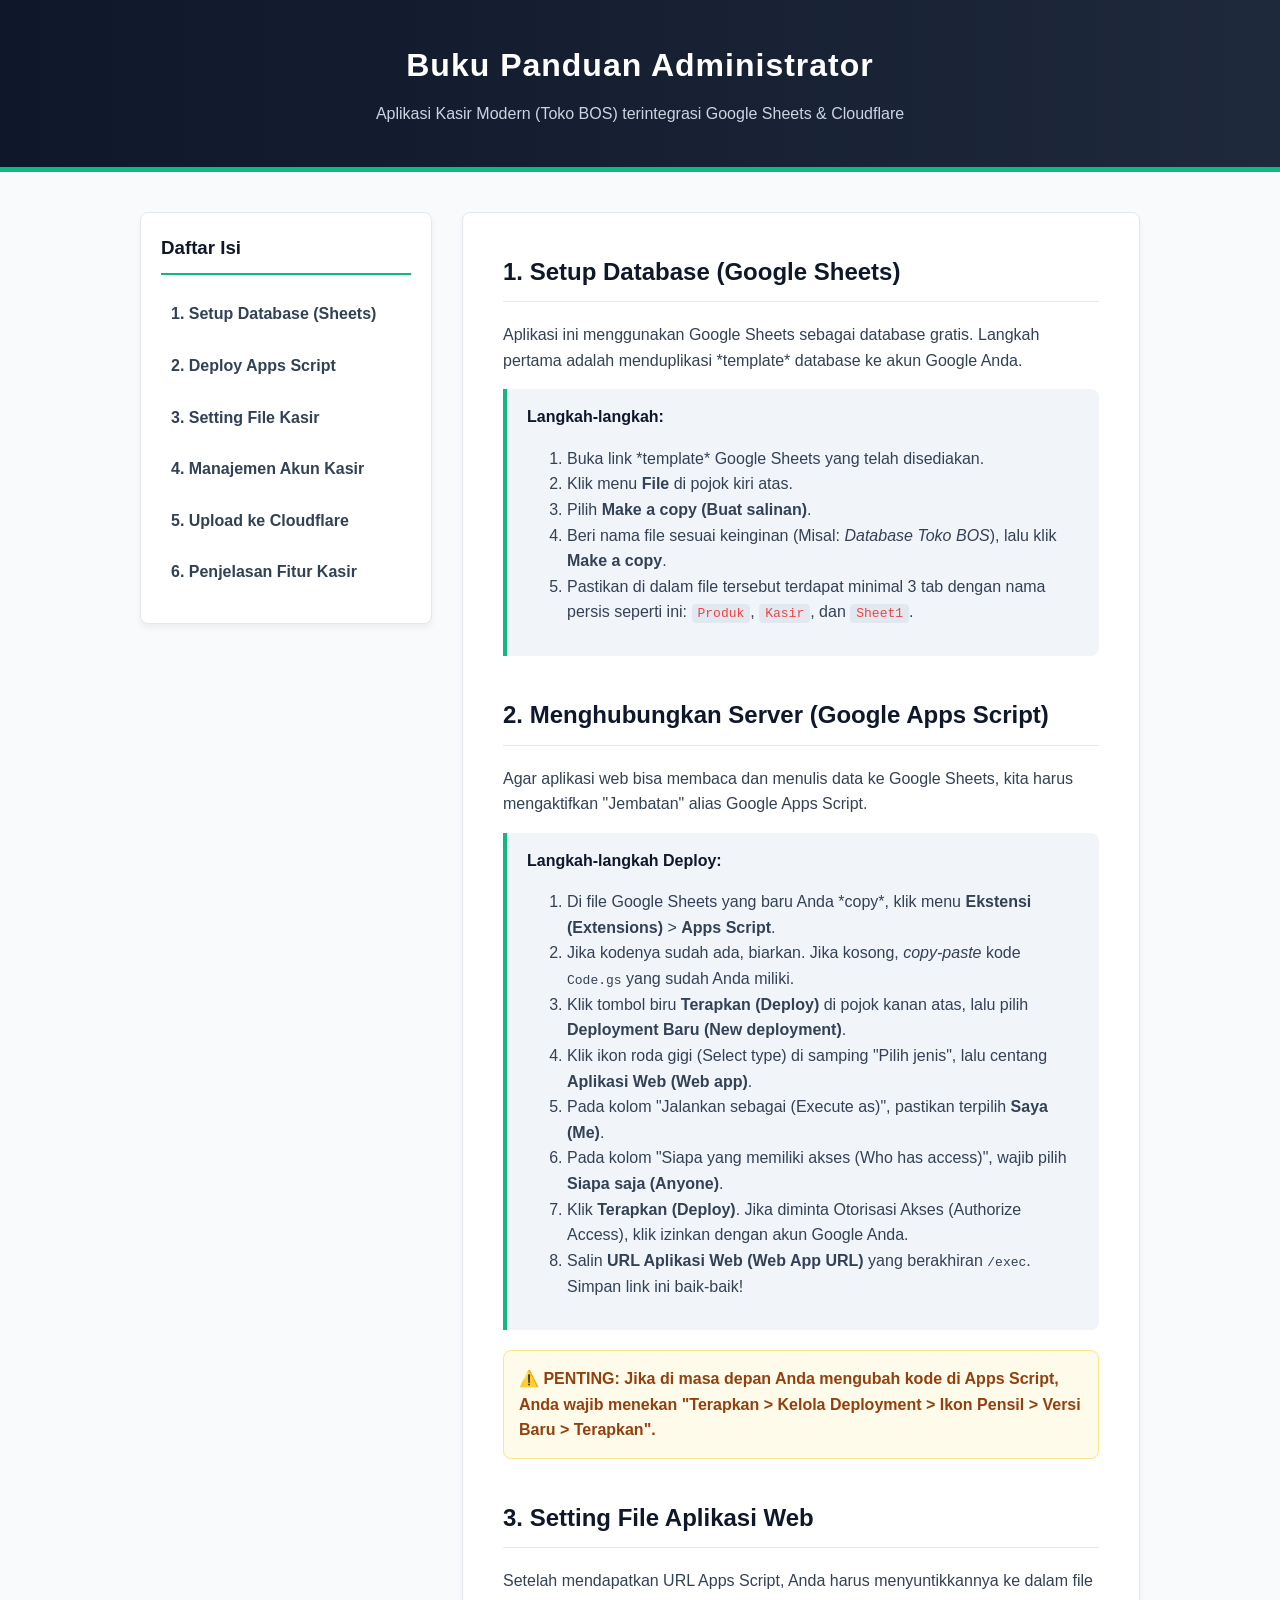
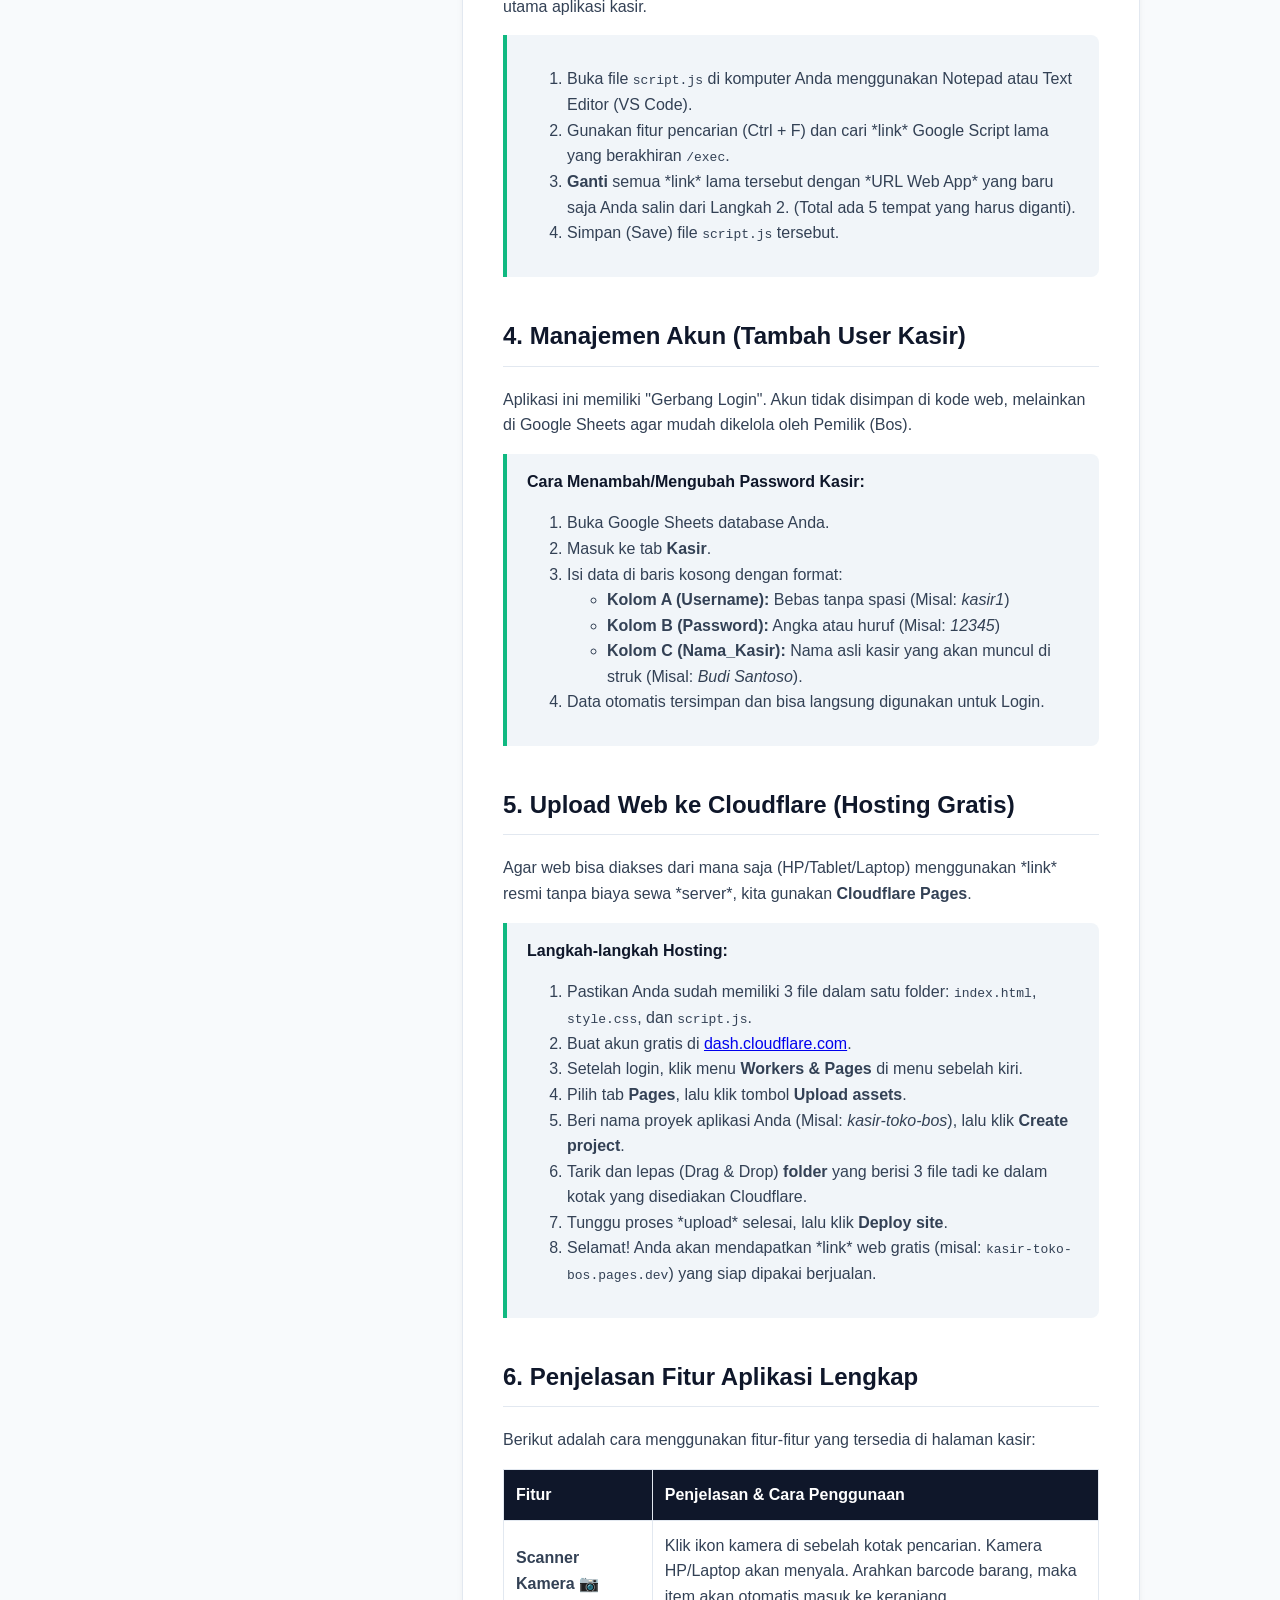
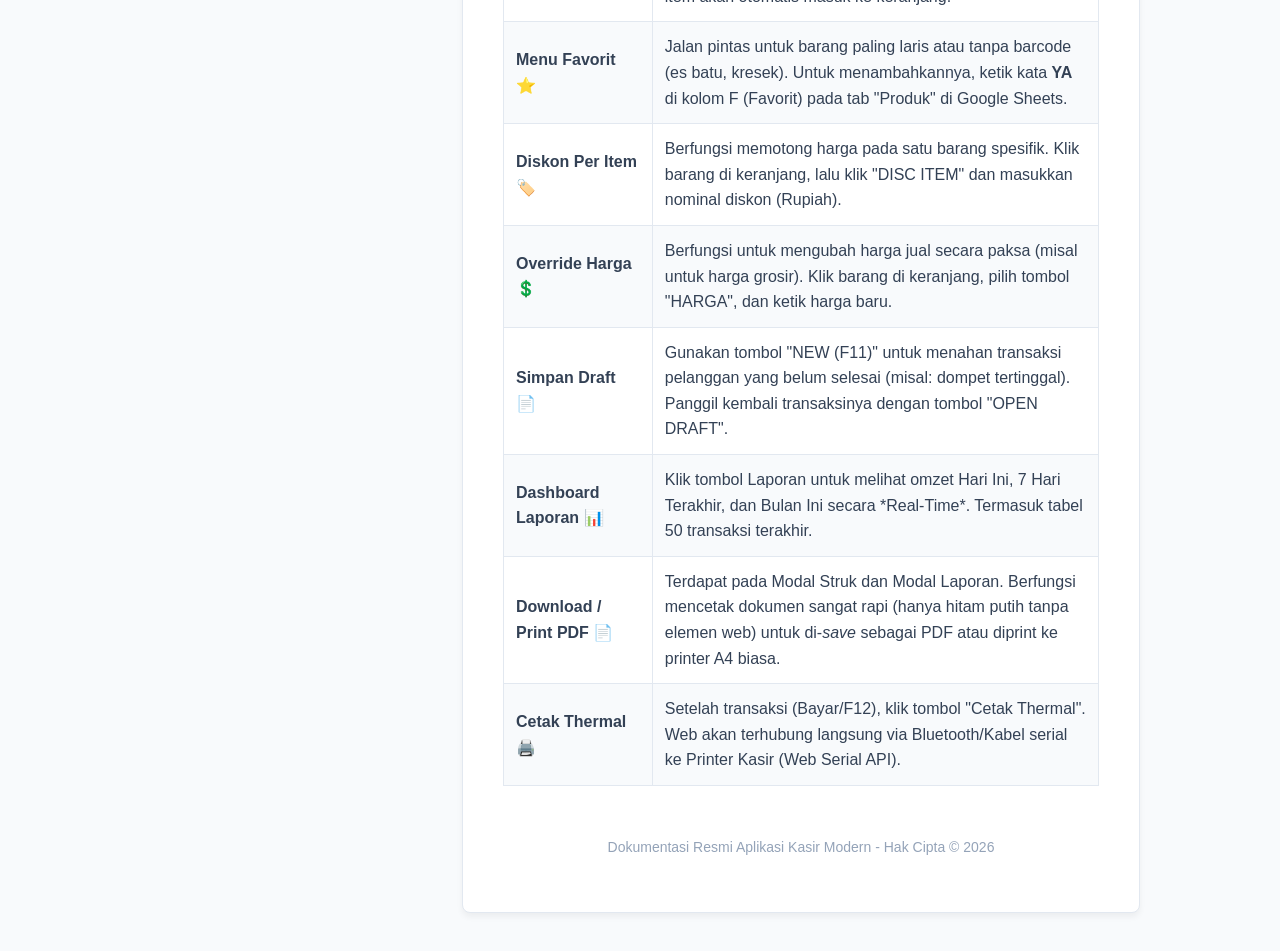
==== dokumentasi.html @ 05b24839 "Rename dokumentasi to dokumentasi.html" ====
<!DOCTYPE html>
<html lang="id">
<head>
    <meta charset="UTF-8">
    <meta name="viewport" content="width=device-width, initial-scale=1.0">
    <title>Buku Panduan - Aplikasi Kasir Modern</title>
    <style>
        :root {
            --primary: #10b981; /* Hijau Emerald */
            --dark: #0f172a; /* Navy Slate */
            --light: #f8fafc;
            --text: #334155;
            --border: #e2e8f0;
        }
        body {
            font-family: 'Segoe UI', Tahoma, Geneva, Verdana, sans-serif;
            margin: 0; padding: 0;
            background-color: var(--light);
            color: var(--text);
            line-height: 1.6;
        }
        header {
            background: linear-gradient(to right, var(--dark), #1e293b);
            color: white;
            padding: 40px 20px;
            text-align: center;
            border-bottom: 5px solid var(--primary);
        }
        header h1 { margin: 0; font-size: 32px; letter-spacing: 1px; }
        header p { margin: 10px 0 0 0; color: #cbd5e1; font-size: 16px; }
        
        .container {
            max-width: 1000px;
            margin: 40px auto;
            display: flex;
            gap: 30px;
            padding: 0 20px;
        }
        
        /* Sidebar Navigasi */
        .sidebar {
            width: 250px;
            flex-shrink: 0;
            position: sticky;
            top: 20px;
            height: fit-content;
            background: white;
            padding: 20px;
            border-radius: 8px;
            box-shadow: 0 4px 6px rgba(0,0,0,0.05);
            border: 1px solid var(--border);
        }
        .sidebar h3 { margin-top: 0; color: var(--dark); border-bottom: 2px solid var(--primary); padding-bottom: 10px; }
        .sidebar ul { list-style: none; padding: 0; margin: 0; }
        .sidebar li { margin-bottom: 10px; }
        .sidebar a {
            text-decoration: none;
            color: var(--text);
            font-weight: 600;
            display: block;
            padding: 8px 10px;
            border-radius: 6px;
            transition: all 0.2s;
        }
        .sidebar a:hover { background-color: #ecfdf5; color: var(--primary); }

        /* Konten Utama */
        .content {
            flex: 1;
            background: white;
            padding: 40px;
            border-radius: 8px;
            box-shadow: 0 4px 6px rgba(0,0,0,0.05);
            border: 1px solid var(--border);
        }
        .content h2 { color: var(--dark); border-bottom: 1px solid var(--border); padding-bottom: 10px; margin-top: 40px; }
        .content h2:first-child { margin-top: 0; }
        .content h3 { color: var(--primary); margin-top: 25px; }
        
        .step-box {
            background: #f1f5f9;
            padding: 15px 20px;
            border-left: 4px solid var(--primary);
            border-radius: 0 8px 8px 0;
            margin-bottom: 20px;
        }
        .step-box h4 { margin: 0 0 10px 0; color: var(--dark); }
        .step-box p { margin: 0; }
        
        .alert {
            background: #fffbeb;
            border: 1px solid #fde68a;
            padding: 15px;
            border-radius: 8px;
            color: #92400e;
            margin: 20px 0;
            font-weight: 600;
        }

        .highlight { background: #e2e8f0; padding: 2px 6px; border-radius: 4px; font-family: monospace; color: #ef4444; }

        table { width: 100%; border-collapse: collapse; margin-top: 15px; }
        th, td { border: 1px solid var(--border); padding: 12px; text-align: left; }
        th { background-color: var(--dark); color: white; }
        tr:nth-child(even) { background-color: #f8fafc; }

        @media (max-width: 768px) {
            .container { flex-direction: column; }
            .sidebar { width: auto; position: relative; top: 0; }
            .content { padding: 20px; }
        }
    </style>
</head>
<body>

    <header>
        <h1>Buku Panduan Administrator</h1>
        <p>Aplikasi Kasir Modern (Toko BOS) terintegrasi Google Sheets & Cloudflare</p>
    </header>

    <div class="container">
        <aside class="sidebar">
            <h3>Daftar Isi</h3>
            <ul>
                <li><a href="#bab1">1. Setup Database (Sheets)</a></li>
                <li><a href="#bab2">2. Deploy Apps Script</a></li>
                <li><a href="#bab3">3. Setting File Kasir</a></li>
                <li><a href="#bab4">4. Manajemen Akun Kasir</a></li>
                <li><a href="#bab5">5. Upload ke Cloudflare</a></li>
                <li><a href="#bab6">6. Penjelasan Fitur Kasir</a></li>
            </ul>
        </aside>

        <main class="content">
            
            <h2 id="bab1">1. Setup Database (Google Sheets)</h2>
            <p>Aplikasi ini menggunakan Google Sheets sebagai database gratis. Langkah pertama adalah menduplikasi *template* database ke akun Google Anda.</p>
            <div class="step-box">
                <h4>Langkah-langkah:</h4>
                <ol>
                    <li>Buka link *template* Google Sheets yang telah disediakan.</li>
                    <li>Klik menu <strong>File</strong> di pojok kiri atas.</li>
                    <li>Pilih <strong>Make a copy (Buat salinan)</strong>.</li>
                    <li>Beri nama file sesuai keinginan (Misal: <i>Database Toko BOS</i>), lalu klik <strong>Make a copy</strong>.</li>
                    <li>Pastikan di dalam file tersebut terdapat minimal 3 tab dengan nama persis seperti ini: <span class="highlight">Produk</span>, <span class="highlight">Kasir</span>, dan <span class="highlight">Sheet1</span>.</li>
                </ol>
            </div>

            <h2 id="bab2">2. Menghubungkan Server (Google Apps Script)</h2>
            <p>Agar aplikasi web bisa membaca dan menulis data ke Google Sheets, kita harus mengaktifkan "Jembatan" alias Google Apps Script.</p>
            <div class="step-box">
                <h4>Langkah-langkah Deploy:</h4>
                <ol>
                    <li>Di file Google Sheets yang baru Anda *copy*, klik menu <strong>Ekstensi (Extensions)</strong> > <strong>Apps Script</strong>.</li>
                    <li>Jika kodenya sudah ada, biarkan. Jika kosong, <i>copy-paste</i> kode <code>Code.gs</code> yang sudah Anda miliki.</li>
                    <li>Klik tombol biru <strong>Terapkan (Deploy)</strong> di pojok kanan atas, lalu pilih <strong>Deployment Baru (New deployment)</strong>.</li>
                    <li>Klik ikon roda gigi (Select type) di samping "Pilih jenis", lalu centang <strong>Aplikasi Web (Web app)</strong>.</li>
                    <li>Pada kolom "Jalankan sebagai (Execute as)", pastikan terpilih <strong>Saya (Me)</strong>.</li>
                    <li>Pada kolom "Siapa yang memiliki akses (Who has access)", wajib pilih <strong>Siapa saja (Anyone)</strong>.</li>
                    <li>Klik <strong>Terapkan (Deploy)</strong>. Jika diminta Otorisasi Akses (Authorize Access), klik izinkan dengan akun Google Anda.</li>
                    <li>Salin <strong>URL Aplikasi Web (Web App URL)</strong> yang berakhiran <code>/exec</code>. Simpan link ini baik-baik!</li>
                </ol>
            </div>
            <div class="alert">
                ⚠️ PENTING: Jika di masa depan Anda mengubah kode di Apps Script, Anda wajib menekan "Terapkan > Kelola Deployment > Ikon Pensil > Versi Baru > Terapkan".
            </div>

            <h2 id="bab3">3. Setting File Aplikasi Web</h2>
            <p>Setelah mendapatkan URL Apps Script, Anda harus menyuntikkannya ke dalam file utama aplikasi kasir.</p>
            <div class="step-box">
                <ol>
                    <li>Buka file <code>script.js</code> di komputer Anda menggunakan Notepad atau Text Editor (VS Code).</li>
                    <li>Gunakan fitur pencarian (Ctrl + F) dan cari *link* Google Script lama yang berakhiran <code>/exec</code>.</li>
                    <li><strong>Ganti</strong> semua *link* lama tersebut dengan *URL Web App* yang baru saja Anda salin dari Langkah 2. (Total ada 5 tempat yang harus diganti).</li>
                    <li>Simpan (Save) file <code>script.js</code> tersebut.</li>
                </ol>
            </div>

            <h2 id="bab4">4. Manajemen Akun (Tambah User Kasir)</h2>
            <p>Aplikasi ini memiliki "Gerbang Login". Akun tidak disimpan di kode web, melainkan di Google Sheets agar mudah dikelola oleh Pemilik (Bos).</p>
            <div class="step-box">
                <h4>Cara Menambah/Mengubah Password Kasir:</h4>
                <ol>
                    <li>Buka Google Sheets database Anda.</li>
                    <li>Masuk ke tab <strong>Kasir</strong>.</li>
                    <li>Isi data di baris kosong dengan format:
                        <ul>
                            <li><strong>Kolom A (Username):</strong> Bebas tanpa spasi (Misal: <i>kasir1</i>)</li>
                            <li><strong>Kolom B (Password):</strong> Angka atau huruf (Misal: <i>12345</i>)</li>
                            <li><strong>Kolom C (Nama_Kasir):</strong> Nama asli kasir yang akan muncul di struk (Misal: <i>Budi Santoso</i>).</li>
                        </ul>
                    </li>
                    <li>Data otomatis tersimpan dan bisa langsung digunakan untuk Login.</li>
                </ol>
            </div>

            <h2 id="bab5">5. Upload Web ke Cloudflare (Hosting Gratis)</h2>
            <p>Agar web bisa diakses dari mana saja (HP/Tablet/Laptop) menggunakan *link* resmi tanpa biaya sewa *server*, kita gunakan <strong>Cloudflare Pages</strong>.</p>
            <div class="step-box">
                <h4>Langkah-langkah Hosting:</h4>
                <ol>
                    <li>Pastikan Anda sudah memiliki 3 file dalam satu folder: <code>index.html</code>, <code>style.css</code>, dan <code>script.js</code>.</li>
                    <li>Buat akun gratis di <a href="https://dash.cloudflare.com/sign-up" target="_blank">dash.cloudflare.com</a>.</li>
                    <li>Setelah login, klik menu <strong>Workers & Pages</strong> di menu sebelah kiri.</li>
                    <li>Pilih tab <strong>Pages</strong>, lalu klik tombol <strong>Upload assets</strong>.</li>
                    <li>Beri nama proyek aplikasi Anda (Misal: <i>kasir-toko-bos</i>), lalu klik <strong>Create project</strong>.</li>
                    <li>Tarik dan lepas (Drag & Drop) <strong>folder</strong> yang berisi 3 file tadi ke dalam kotak yang disediakan Cloudflare.</li>
                    <li>Tunggu proses *upload* selesai, lalu klik <strong>Deploy site</strong>.</li>
                    <li>Selamat! Anda akan mendapatkan *link* web gratis (misal: <code>kasir-toko-bos.pages.dev</code>) yang siap dipakai berjualan.</li>
                </ol>
            </div>

            <h2 id="bab6">6. Penjelasan Fitur Aplikasi Lengkap</h2>
            <p>Berikut adalah cara menggunakan fitur-fitur yang tersedia di halaman kasir:</p>

            <table>
                <thead>
                    <tr>
                        <th style="width: 25%;">Fitur</th>
                        <th>Penjelasan & Cara Penggunaan</th>
                    </tr>
                </thead>
                <tbody>
                    <tr>
                        <td><strong>Scanner Kamera 📷</strong></td>
                        <td>Klik ikon kamera di sebelah kotak pencarian. Kamera HP/Laptop akan menyala. Arahkan barcode barang, maka item akan otomatis masuk ke keranjang.</td>
                    </tr>
                    <tr>
                        <td><strong>Menu Favorit ⭐</strong></td>
                        <td>Jalan pintas untuk barang paling laris atau tanpa barcode (es batu, kresek). Untuk menambahkannya, ketik kata <strong>YA</strong> di kolom F (Favorit) pada tab "Produk" di Google Sheets.</td>
                    </tr>
                    <tr>
                        <td><strong>Diskon Per Item 🏷️</strong></td>
                        <td>Berfungsi memotong harga pada satu barang spesifik. Klik barang di keranjang, lalu klik "DISC ITEM" dan masukkan nominal diskon (Rupiah).</td>
                    </tr>
                    <tr>
                        <td><strong>Override Harga 💲</strong></td>
                        <td>Berfungsi untuk mengubah harga jual secara paksa (misal untuk harga grosir). Klik barang di keranjang, pilih tombol "HARGA", dan ketik harga baru.</td>
                    </tr>
                    <tr>
                        <td><strong>Simpan Draft 📄</strong></td>
                        <td>Gunakan tombol "NEW (F11)" untuk menahan transaksi pelanggan yang belum selesai (misal: dompet tertinggal). Panggil kembali transaksinya dengan tombol "OPEN DRAFT".</td>
                    </tr>
                    <tr>
                        <td><strong>Dashboard Laporan 📊</strong></td>
                        <td>Klik tombol Laporan untuk melihat omzet Hari Ini, 7 Hari Terakhir, dan Bulan Ini secara *Real-Time*. Termasuk tabel 50 transaksi terakhir.</td>
                    </tr>
                    <tr>
                        <td><strong>Download / Print PDF 📄</strong></td>
                        <td>Terdapat pada Modal Struk dan Modal Laporan. Berfungsi mencetak dokumen sangat rapi (hanya hitam putih tanpa elemen web) untuk di-<i>save</i> sebagai PDF atau diprint ke printer A4 biasa.</td>
                    </tr>
                    <tr>
                        <td><strong>Cetak Thermal 🖨️</strong></td>
                        <td>Setelah transaksi (Bayar/F12), klik tombol "Cetak Thermal". Web akan terhubung langsung via Bluetooth/Kabel serial ke Printer Kasir (Web Serial API).</td>
                    </tr>
                </tbody>
            </table>

            <div style="text-align: center; margin-top: 50px; color: #94a3b8; font-size: 14px;">
                <p>Dokumentasi Resmi Aplikasi Kasir Modern - Hak Cipta &copy; 2026</p>
            </div>
        </main>
    </div>

</body>
</html>
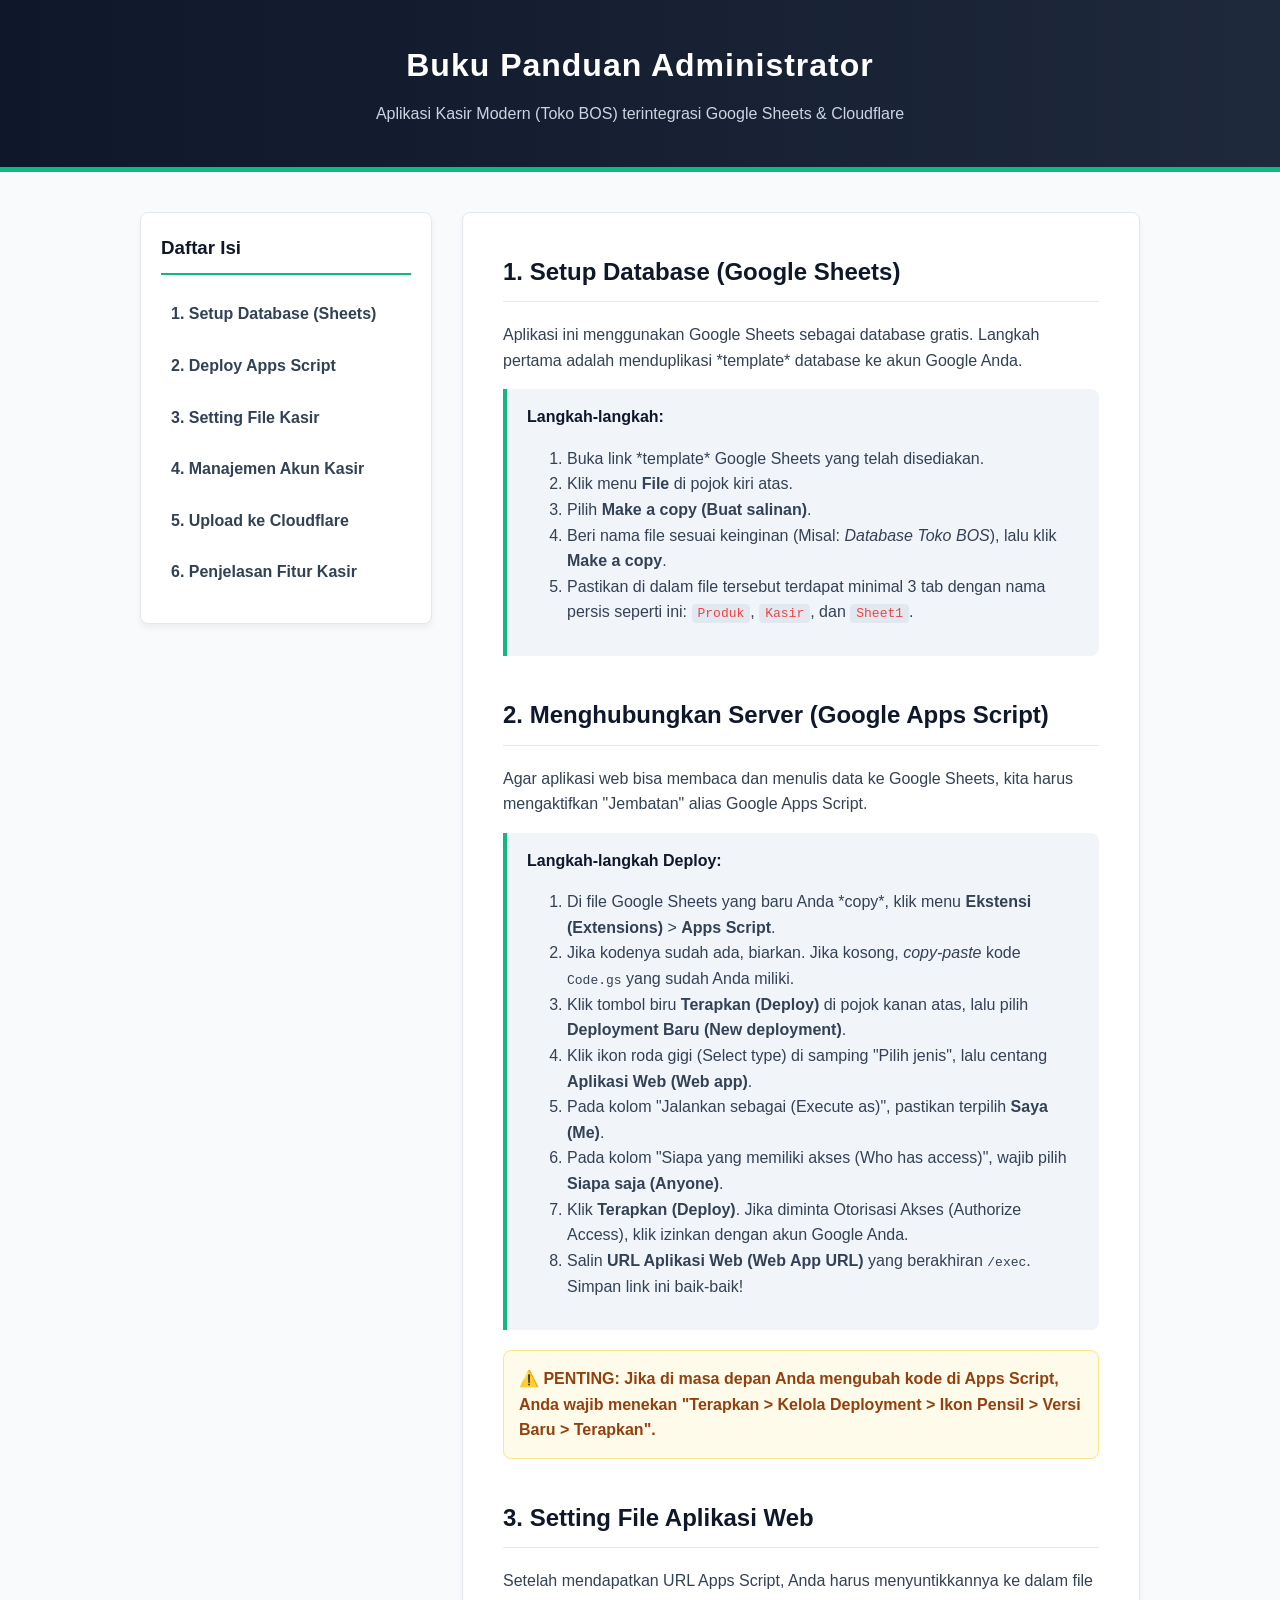
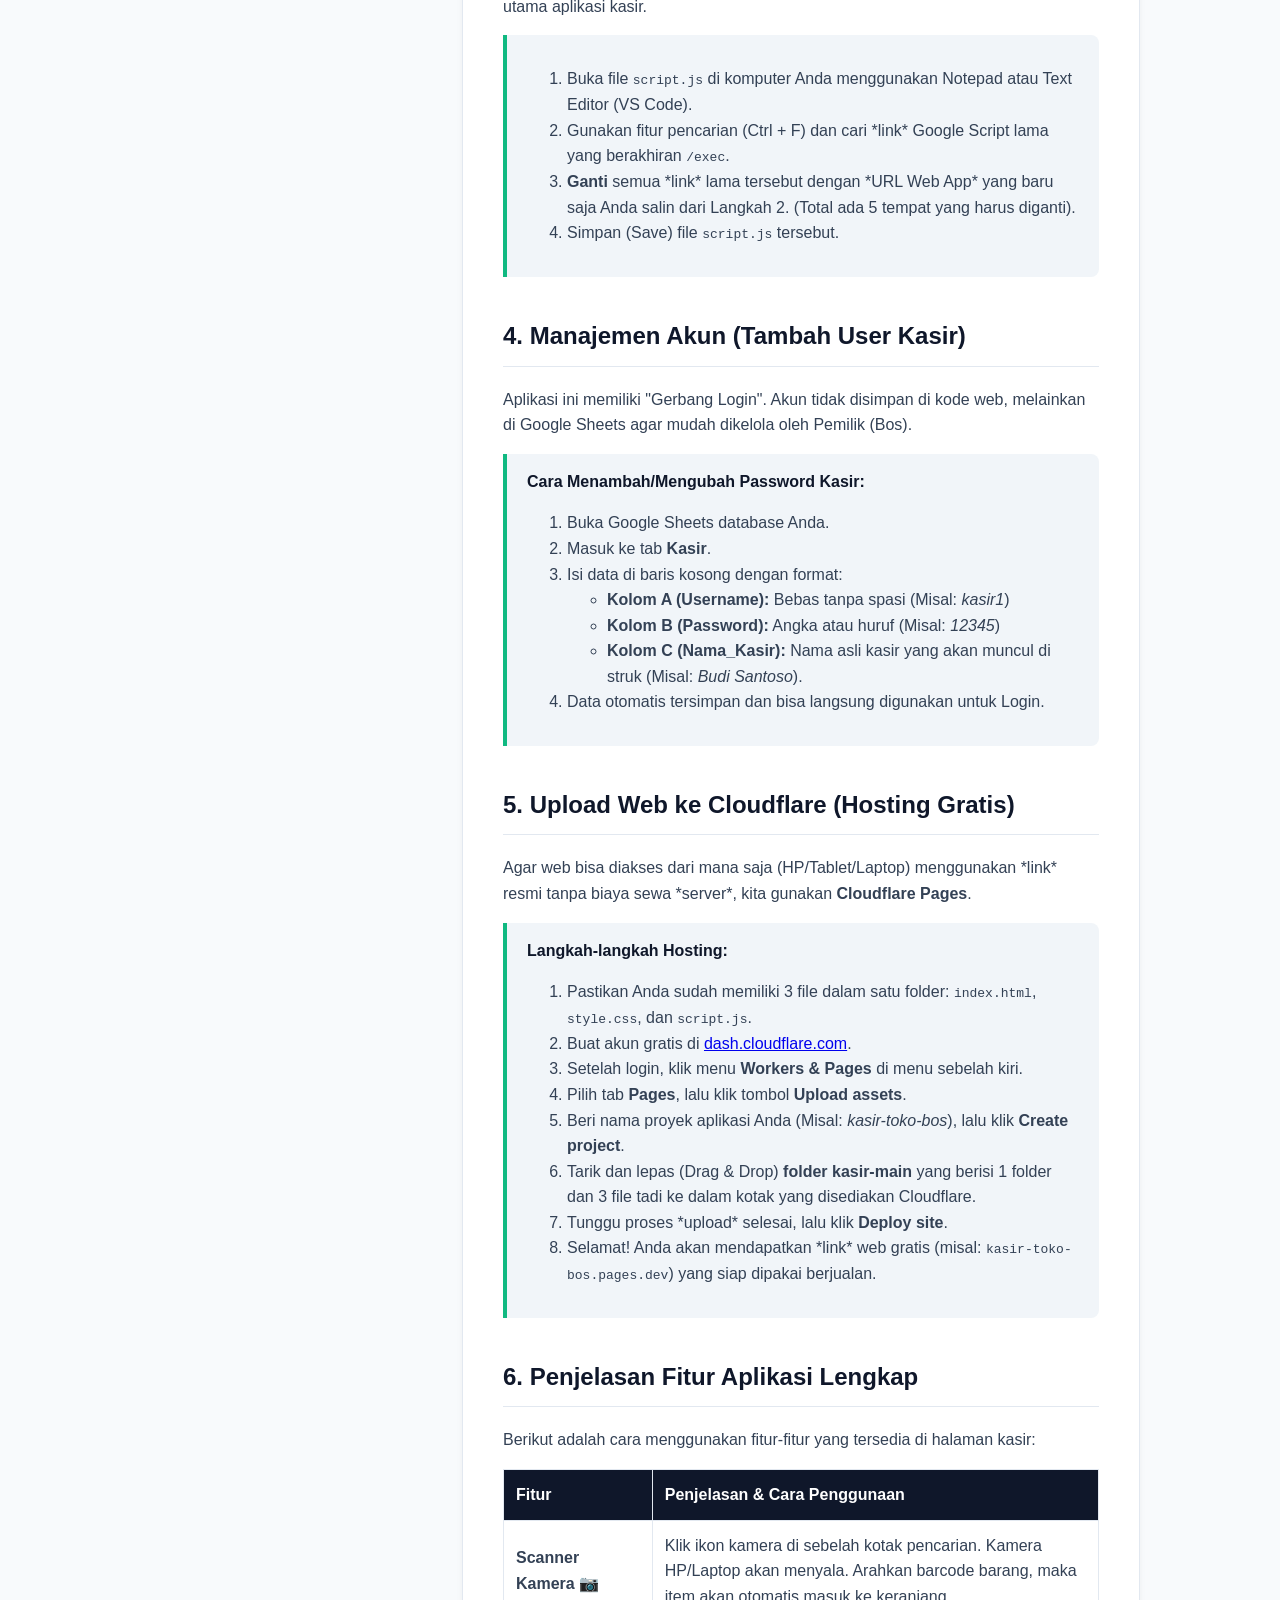
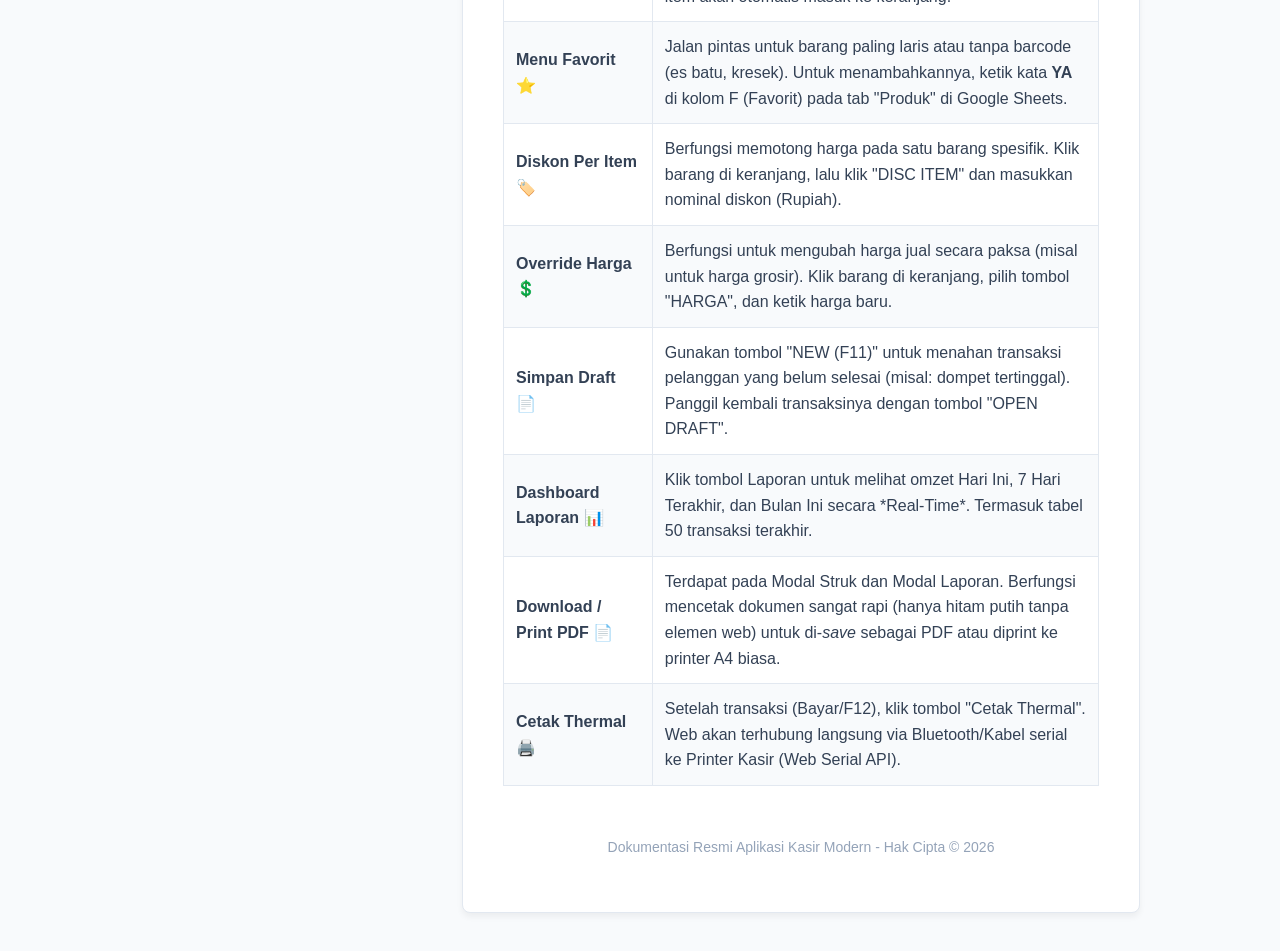
==== commit 3f07438a: "Update dokumentasi.html" ====
--- a/dokumentasi.html
+++ b/dokumentasi.html
@@ -204,7 +204,7 @@
                     <li>Setelah login, klik menu <strong>Workers & Pages</strong> di menu sebelah kiri.</li>
                     <li>Pilih tab <strong>Pages</strong>, lalu klik tombol <strong>Upload assets</strong>.</li>
                     <li>Beri nama proyek aplikasi Anda (Misal: <i>kasir-toko-bos</i>), lalu klik <strong>Create project</strong>.</li>
-                    <li>Tarik dan lepas (Drag & Drop) <strong>folder</strong> yang berisi 3 file tadi ke dalam kotak yang disediakan Cloudflare.</li>
+                    <li>Tarik dan lepas (Drag & Drop) <strong>folder kasir-main</strong> yang berisi 1 folder dan 3 file tadi ke dalam kotak yang disediakan Cloudflare.</li>
                     <li>Tunggu proses *upload* selesai, lalu klik <strong>Deploy site</strong>.</li>
                     <li>Selamat! Anda akan mendapatkan *link* web gratis (misal: <code>kasir-toko-bos.pages.dev</code>) yang siap dipakai berjualan.</li>
                 </ol>
